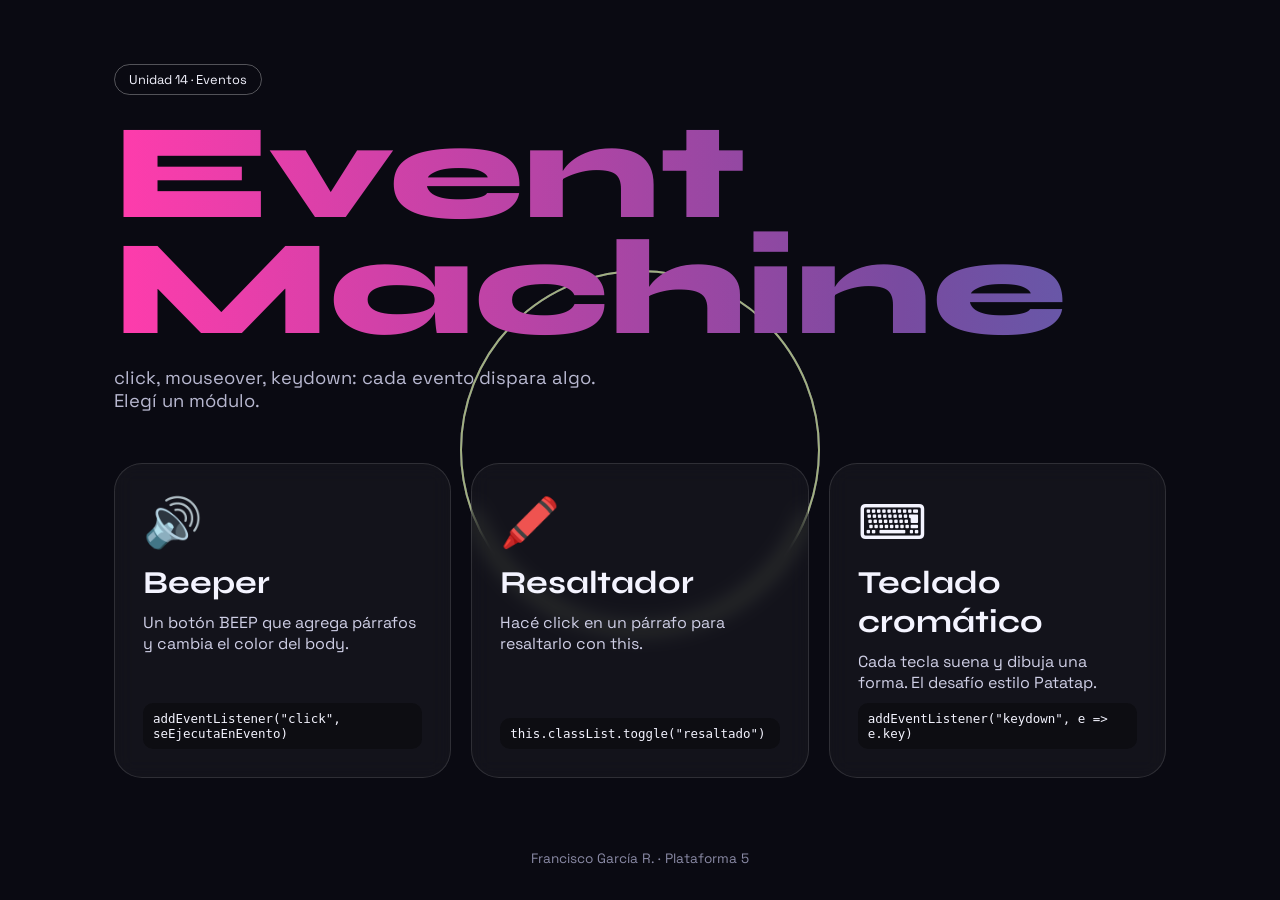
==== index.html @ db97aa17 "Unidad 14: Event Machine, Beeper, Resaltador y Teclado" ====
<!DOCTYPE html>
<html lang="es">
<head>
  <meta charset="UTF-8">
  <meta name="viewport" content="width=device-width, initial-scale=1.0">
  <title>Event Machine · Unidad 14</title>
  <link rel="preconnect" href="https://fonts.googleapis.com">
  <link rel="preconnect" href="https://fonts.gstatic.com" crossorigin>
  <link href="https://fonts.googleapis.com/css2?family=Syne:wght@600;800&family=Space+Grotesk:wght@400;500;700&display=swap" rel="stylesheet">
  <link rel="stylesheet" href="hub.css">
</head>
<body>
  <div class="ondas" aria-hidden="true"><span></span><span></span><span></span></div>
  <header>
    <p class="chip">Unidad 14 · Eventos</p>
    <h1>Event<br>Machine</h1>
    <p>click, mouseover, keydown: cada evento dispara algo. Elegí un módulo.</p>
  </header>
  <main class="modulos">
    <a href="beeper.html" class="modulo" style="--c1:#ff3cac; --c2:#784ba0">
      <span class="modulo__icono">🔊</span>
      <h2>Beeper</h2>
      <p>Un botón BEEP que agrega párrafos y cambia el color del body.</p>
      <code>addEventListener("click", seEjecutaEnEvento)</code>
    </a>
    <a href="resaltador.html" class="modulo" style="--c1:#ffe259; --c2:#ffa751">
      <span class="modulo__icono">🖍️</span>
      <h2>Resaltador</h2>
      <p>Hacé click en un párrafo para resaltarlo con this.</p>
      <code>this.classList.toggle("resaltado")</code>
    </a>
    <a href="teclado.html" class="modulo" style="--c1:#00f5a0; --c2:#00d9f5">
      <span class="modulo__icono">⌨️</span>
      <h2>Teclado cromático</h2>
      <p>Cada tecla suena y dibuja una forma. El desafío estilo Patatap.</p>
      <code>addEventListener("keydown", e =&gt; e.key)</code>
    </a>
  </main>
  <footer>Francisco García R. · Plataforma 5</footer>
</body>
</html>
---- hub.css ----
* {
  box-sizing: border-box;
}

body {
  margin: 0;
  min-height: 100vh;
  background: #0a0a12;
  color: #f4f4ff;
  font-family: "Space Grotesk", system-ui, sans-serif;
  overflow-x: hidden;
}

.ondas {
  position: fixed;
  inset: 0;
  display: grid;
  place-items: center;
  pointer-events: none;
}

.ondas span {
  position: absolute;
  width: 40vmin;
  height: 40vmin;
  border-radius: 50%;
  border: 2px solid rgba(255, 60, 172, 0.5);
  animation: onda 6s linear infinite;
}

.ondas span:nth-child(2) {
  animation-delay: -2s;
  border-color: rgba(0, 217, 245, 0.5);
}

.ondas span:nth-child(3) {
  animation-delay: -4s;
  border-color: rgba(255, 226, 89, 0.5);
}

@keyframes onda {
  from {
    transform: scale(0.2);
    opacity: 1;
  }
  to {
    transform: scale(4);
    opacity: 0;
  }
}

header,
main,
footer {
  position: relative;
}

header {
  max-width: 1100px;
  margin: 0 auto;
  padding: 64px 24px 32px;
}

.chip {
  display: inline-block;
  margin: 0;
  padding: 6px 14px;
  border: 1px solid rgba(255, 255, 255, 0.3);
  border-radius: 999px;
  font-size: 0.8rem;
}

h1 {
  font-family: "Syne", sans-serif;
  font-weight: 800;
  font-size: clamp(3.5rem, 13vw, 8.5rem);
  line-height: 0.85;
  margin: 20px 0;
  background: linear-gradient(90deg, #ff3cac, #784ba0, #2b86c5, #00f5a0, #ff3cac);
  background-size: 300% 100%;
  -webkit-background-clip: text;
  background-clip: text;
  color: transparent;
  animation: degradar 8s linear infinite;
}

@keyframes degradar {
  to {
    background-position: 300% 0;
  }
}

header p:last-child {
  max-width: 520px;
  font-size: 1.15rem;
  color: #b8b8d0;
}

.modulos {
  max-width: 1100px;
  margin: 0 auto;
  padding: 0 24px 48px;
  display: grid;
  grid-template-columns: repeat(auto-fit, minmax(280px, 1fr));
  gap: 20px;
}

.modulo {
  position: relative;
  display: flex;
  flex-direction: column;
  gap: 10px;
  padding: 28px;
  min-height: 300px;
  border-radius: 28px;
  color: inherit;
  text-decoration: none;
  background: rgba(255, 255, 255, 0.04);
  border: 1px solid rgba(255, 255, 255, 0.12);
  backdrop-filter: blur(10px);
  overflow: hidden;
  transition: transform 0.35s cubic-bezier(0.22, 1, 0.36, 1), border-color 0.35s ease;
  animation: subir 0.7s ease-out both;
}

.modulo:nth-child(2) {
  animation-delay: 0.1s;
}

.modulo:nth-child(3) {
  animation-delay: 0.2s;
}

@keyframes subir {
  from {
    opacity: 0;
    transform: translateY(40px);
  }
}

.modulo::before {
  content: "";
  position: absolute;
  inset: 0;
  background: linear-gradient(135deg, var(--c1), var(--c2));
  opacity: 0;
  transition: opacity 0.35s ease;
  z-index: -1;
}

.modulo:hover {
  transform: translateY(-8px) scale(1.02);
  border-color: transparent;
}

.modulo:hover::before {
  opacity: 0.9;
}

.modulo__icono {
  font-size: 3rem;
  transition: transform 0.35s ease;
}

.modulo:hover .modulo__icono {
  transform: rotate(-12deg) scale(1.2);
}

.modulo h2 {
  font-family: "Syne", sans-serif;
  font-size: 2rem;
  margin: 0;
}

.modulo p {
  margin: 0;
  color: #cfcfe6;
}

.modulo code {
  margin-top: auto;
  font-size: 0.78rem;
  padding: 8px 10px;
  border-radius: 10px;
  background: rgba(0, 0, 0, 0.35);
}

footer {
  text-align: center;
  color: #8a8aa5;
  font-size: 0.85rem;
  padding: 24px;
}

@media (prefers-reduced-motion: reduce) {
  *,
  *::before,
  *::after {
    animation: none !important;
    transition: none !important;
  }
}
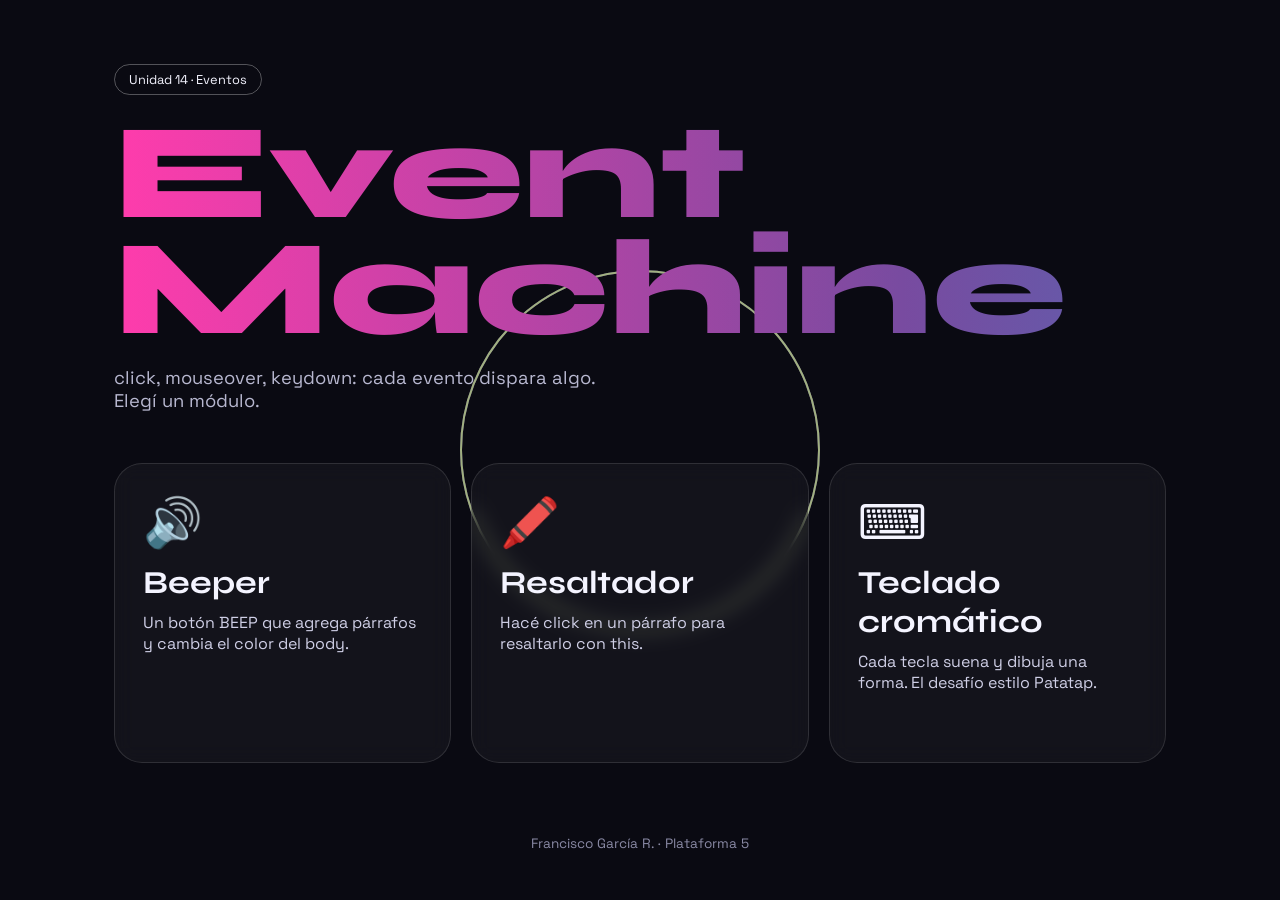
==== commit 9608469a: "Saco el código de las tarjetas" ====
--- a/index.html
+++ b/index.html
@@ -21,19 +21,16 @@
       <span class="modulo__icono">🔊</span>
       <h2>Beeper</h2>
       <p>Un botón BEEP que agrega párrafos y cambia el color del body.</p>
-      <code>addEventListener("click", seEjecutaEnEvento)</code>
     </a>
     <a href="resaltador.html" class="modulo" style="--c1:#ffe259; --c2:#ffa751">
       <span class="modulo__icono">🖍️</span>
       <h2>Resaltador</h2>
       <p>Hacé click en un párrafo para resaltarlo con this.</p>
-      <code>this.classList.toggle("resaltado")</code>
     </a>
     <a href="teclado.html" class="modulo" style="--c1:#00f5a0; --c2:#00d9f5">
       <span class="modulo__icono">⌨️</span>
       <h2>Teclado cromático</h2>
       <p>Cada tecla suena y dibuja una forma. El desafío estilo Patatap.</p>
-      <code>addEventListener("keydown", e =&gt; e.key)</code>
     </a>
   </main>
   <footer>Francisco García R. · Plataforma 5</footer>
--- a/hub.css
+++ b/hub.css
@@ -177,14 +177,6 @@
   color: #cfcfe6;
 }
 
-.modulo code {
-  margin-top: auto;
-  font-size: 0.78rem;
-  padding: 8px 10px;
-  border-radius: 10px;
-  background: rgba(0, 0, 0, 0.35);
-}
-
 footer {
   text-align: center;
   color: #8a8aa5;
